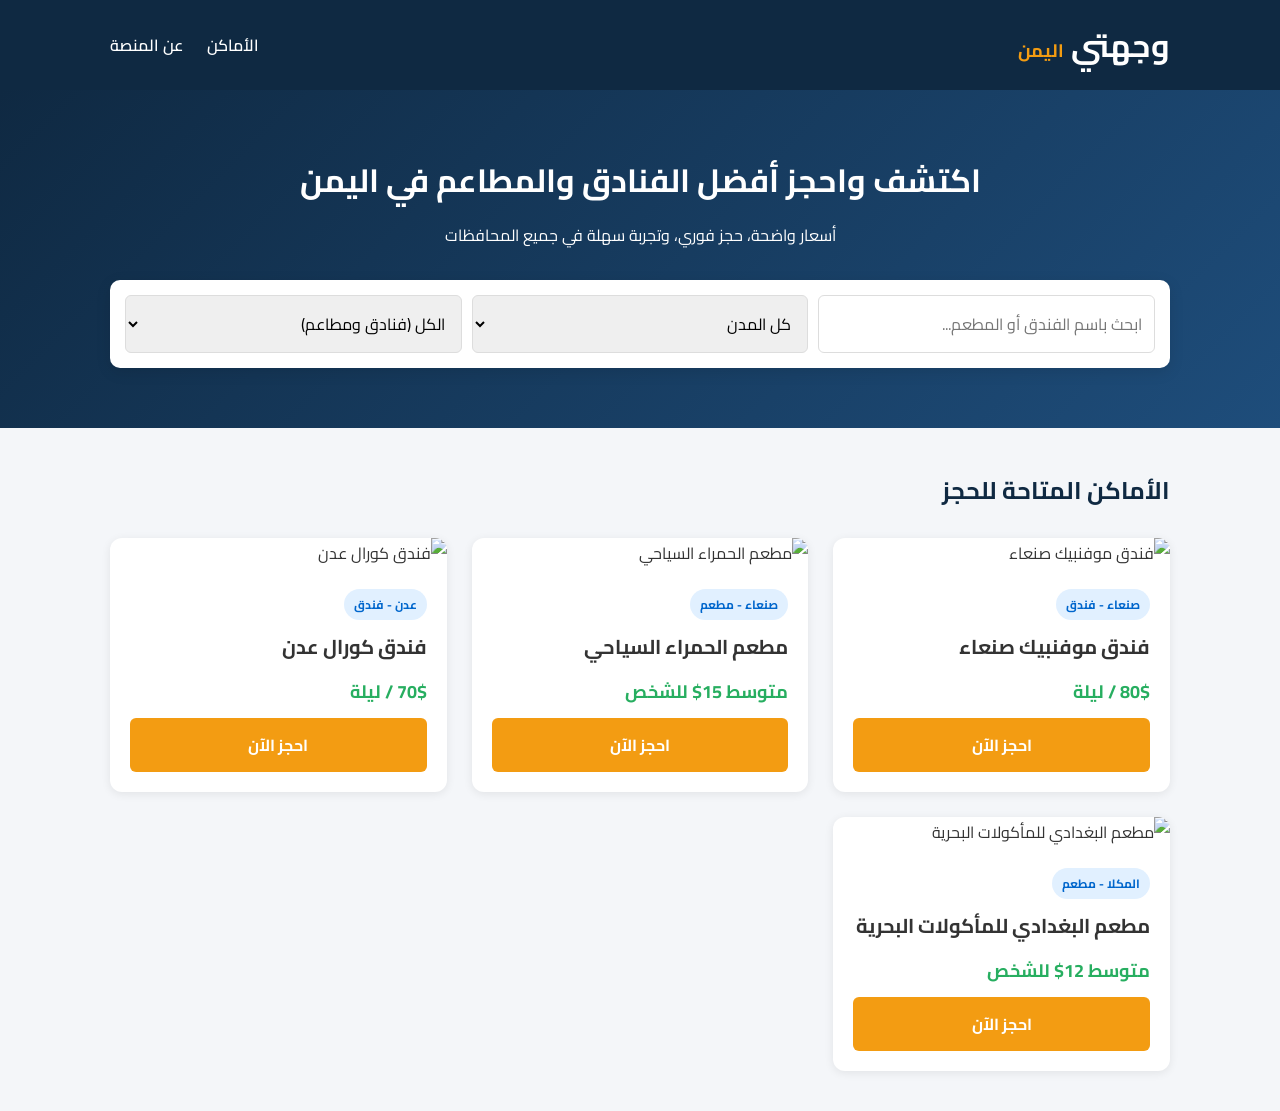
==== index.html @ 5a89f26e "Add files via upload" ====
<!DOCTYPE html>
<html lang="ar" dir="rtl">
<head>
    <meta charset="UTF-8">
    <meta name="viewport" content="width=device-width, initial-scale=1.0">
    <title>وجهتي - لحجز الفنادق والمطاعم في اليمن</title>
    <link rel="stylesheet" href="style.css">
</head>
<body>

    <!-- الشريط العلوي -->
    <header>
        <div class="container header-content">
            <h1 class="logo">وجهتي <span>اليمن</span></h1>
            <nav>
                <a href="#places">الأماكن</a>
                <a href="#about">عن المنصة</a>
            </nav>
        </div>
    </header>

    <!-- قسم البحث الرئيسي -->
    <section class="hero">
        <div class="container">
            <h2>اكتشف واحجز أفضل الفنادق والمطاعم في اليمن</h2>
            <p>أسعار واضحة، حجز فوري، وتجربة سهلة في جميع المحافظات</p>
            
            <div class="search-box">
                <input type="text" id="searchInput" placeholder="ابحث باسم الفندق أو المطعم...">
                <select id="cityFilter">
                    <option value="all">كل المدن</option>
                    <option value="صنعاء">صنعاء</option>
                    <option value="عدن">عدن</option>
                    <option value="تعز">تعز</option>
                    <option value="المكلا">المكلا</option>
                </select>
                <select id="typeFilter">
                    <option value="all">الكل (فنادق ومطاعم)</option>
                    <option value="فندق">فنادق</option>
                    <option value="مطعم">مطاعم</option>
                </select>
            </div>
        </div>
    </section>

    <!-- قسم عرض الأماكن -->
    <section id="places" class="container places-section">
        <h3>الأماكن المتاحة للحجز</h3>
        <div id="placesGrid" class="places-grid">
            <!-- سيتم تعبئة البطاقات هنا تلقائياً عبر الجافاسكربت -->
        </div>
    </section>

    <!-- نافذة الحجز (تظهر عند الضغط على زر احجز) -->
    <div id="bookingModal" class="modal">
        <div class="modal-content">
            <span class="close-btn" onclick="closeModal()">&times;</span>
            <h3 id="modalTitle">حجز جديد</h3>
            <form id="bookingForm">
                <label>الاسم الكامل:</label>
                <input type="text" id="customerName" required placeholder="أدخل اسمك">
                
                <label>رقم الجوال (واتساب):</label>
                <input type="tel" id="customerPhone" required placeholder="77xxxxxxx">
                
                <label>تاريخ الحجز:</label>
                <input type="date" id="bookingDate" required>
                
                <button type="submit" class="btn-primary">تأكيد الحجز الآن</button>
            </form>
        </div>
    </div>

    <script src="script.js"></script>
</body>
</html>
---- style.css ----
@import url('https://fonts.googleapis.com/css2?family=Cairo:wght@400;600;700&display=swap');

* {
    box-sizing: border-box;
    margin: 0;
    padding: 0;
    font-family: 'Cairo', sans-serif;
}

body {
    background-color: #f4f6f9;
    color: #333;
}

.container {
    max-width: 1100px;
    margin: 0 auto;
    padding: 0 20px;
}

/* الهيدر */
header {
    background-color: #0f2942;
    color: white;
    padding: 15px 0;
}

.header-content {
    display: flex;
    justify-content: space-between;
    align-items: center;
}

.logo span {
    color: #f39c12;
    font-size: 18px;
}

nav a {
    color: white;
    text-decoration: none;
    margin-right: 20px;
    font-weight: 600;
}

/* قسم البحث */
.hero {
    background: linear-gradient(135deg, #0f2942, #1e4d7b);
    color: white;
    padding: 60px 0;
    text-align: center;
}

.hero h2 {
    font-size: 32px;
    margin-bottom: 10px;
}

.search-box {
    background: white;
    padding: 15px;
    border-radius: 10px;
    margin-top: 30px;
    display: flex;
    gap: 10px;
    flex-wrap: wrap;
    box-shadow: 0 4px 15px rgba(0,0,0,0.1);
}

.search-box input, .search-box select {
    flex: 1;
    min-width: 200px;
    padding: 12px;
    border: 1px solid #ddd;
    border-radius: 6px;
    font-size: 16px;
}

/* بطاقات الأماكن */
.places-section {
    padding: 40px 20px;
}

.places-section h3 {
    margin-bottom: 25px;
    font-size: 24px;
    color: #0f2942;
}

.places-grid {
    display: grid;
    grid-template-columns: repeat(auto-fill, minmax(300px, 1fr));
    gap: 25px;
}

.card {
    background: white;
    border-radius: 12px;
    overflow: hidden;
    box-shadow: 0 2px 10px rgba(0,0,0,0.08);
    transition: transform 0.2s;
}

.card:hover {
    transform: translateY(-5px);
}

.card img {
    width: 100%;
    height: 200px;
    object-fit: cover;
}

.card-body {
    padding: 20px;
}

.badge {
    background: #e1f0ff;
    color: #0066cc;
    padding: 4px 10px;
    border-radius: 20px;
    font-size: 12px;
    font-weight: bold;
}

.card h4 {
    margin: 10px 0 5px;
    font-size: 20px;
}

.price {
    color: #27ae60;
    font-weight: bold;
    font-size: 18px;
    margin: 10px 0;
}

.btn-primary {
    width: 100%;
    padding: 12px;
    background-color: #f39c12;
    color: white;
    border: none;
    border-radius: 6px;
    font-size: 16px;
    font-weight: bold;
    cursor: pointer;
}

.btn-primary:hover {
    background-color: #e67e22;
}

/* نافذة الحجز */
.modal {
    display: none;
    position: fixed;
    top: 0; left: 0;
    width: 100%; height: 100%;
    background: rgba(0,0,0,0.6);
    justify-content: center;
    align-items: center;
}

.modal-content {
    background: white;
    padding: 30px;
    border-radius: 12px;
    width: 90%;
    max-width: 400px;
    position: relative;
}

.close-btn {
    position: absolute;
    left: 20px;
    top: 15px;
    font-size: 24px;
    cursor: pointer;
}

.modal-content form {
    display: flex;
    flex-direction: column;
    gap: 12px;
    margin-top: 15px;
}

.modal-content input {
    padding: 10px;
    border: 1px solid #ccc;
    border-radius: 6px;
}
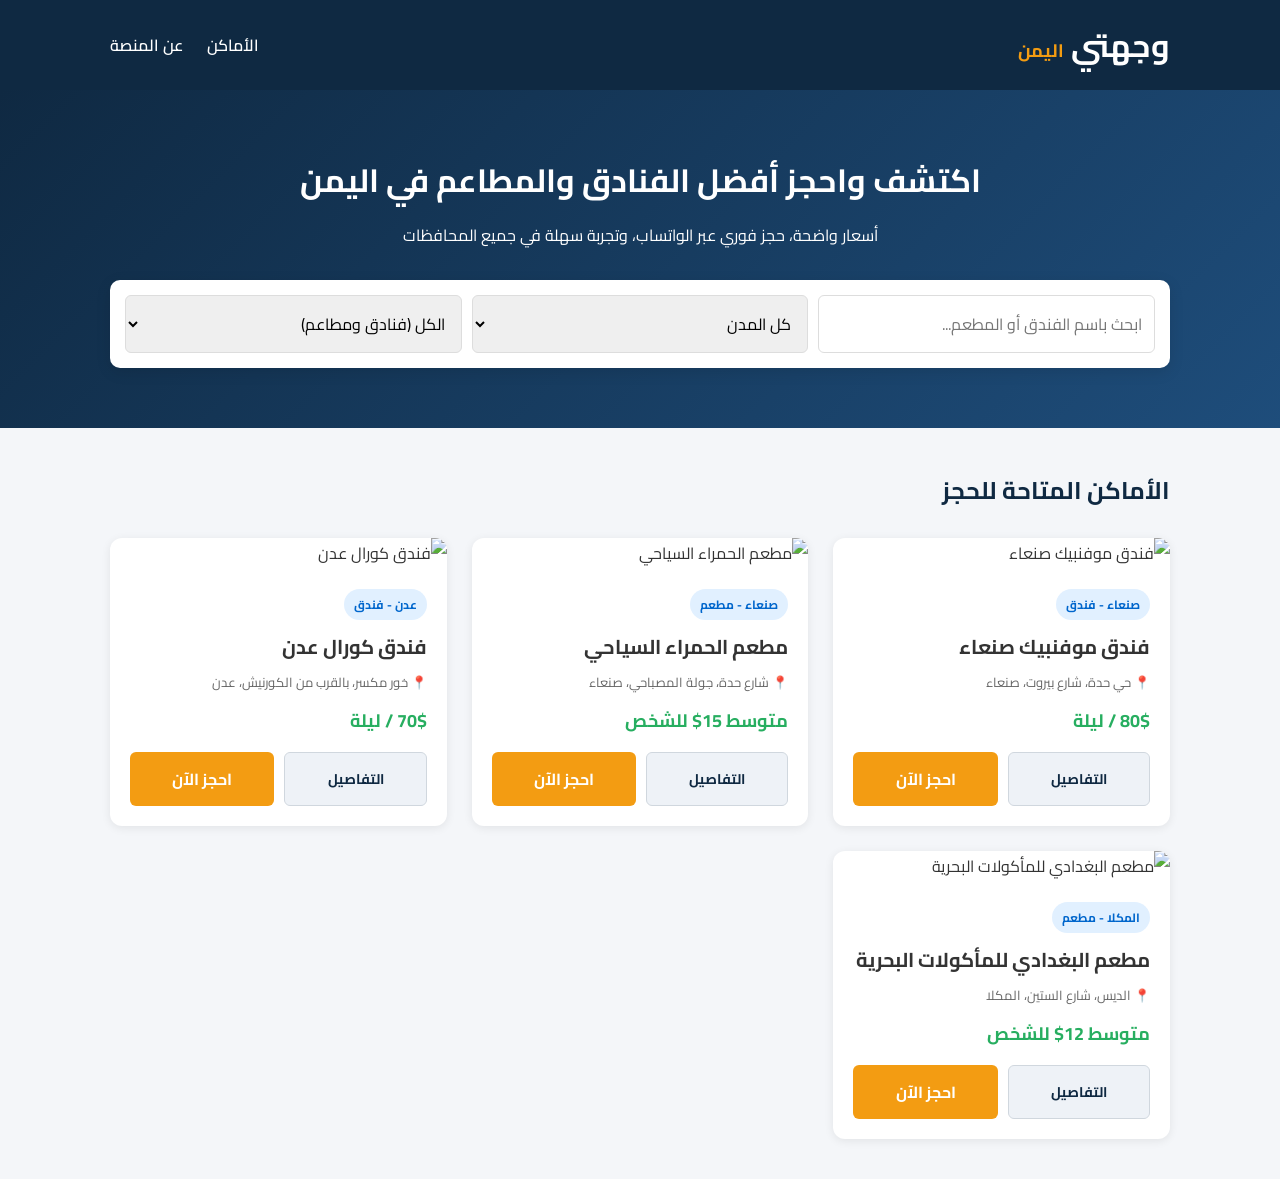
==== commit 779ada39: "Add files via upload" ====
--- a/index.html
+++ b/index.html
@@ -23,7 +23,7 @@
     <section class="hero">
         <div class="container">
             <h2>اكتشف واحجز أفضل الفنادق والمطاعم في اليمن</h2>
-            <p>أسعار واضحة، حجز فوري، وتجربة سهلة في جميع المحافظات</p>
+            <p>أسعار واضحة، حجز فوري عبر الواتساب، وتجربة سهلة في جميع المحافظات</p>
             
             <div class="search-box">
                 <input type="text" id="searchInput" placeholder="ابحث باسم الفندق أو المطعم...">
@@ -47,26 +47,53 @@
     <section id="places" class="container places-section">
         <h3>الأماكن المتاحة للحجز</h3>
         <div id="placesGrid" class="places-grid">
-            <!-- سيتم تعبئة البطاقات هنا تلقائياً عبر الجافاسكربت -->
+            <!-- البطاقات تظهر هنا تلقائياً -->
         </div>
     </section>
 
-    <!-- نافذة الحجز (تظهر عند الضغط على زر احجز) -->
+    <!-- نافذة تفاصيل المكان -->
+    <div id="detailsModal" class="modal">
+        <div class="modal-content details-box">
+            <span class="close-btn" onclick="closeDetailsModal()">&times;</span>
+            <img id="detailImage" src="" alt="صورة المكان" class="detail-img">
+            <span id="detailBadge" class="badge"></span>
+            <h3 id="detailName" style="margin-top: 10px;"></h3>
+            <p id="detailAddress" class="detail-address"></p>
+            <p id="detailDesc" class="detail-desc"></p>
+            
+            <h4>الخدمات والمميزات:</h4>
+            <div id="detailFeatures" class="features-list"></div>
+            
+            <div class="detail-footer">
+                <span id="detailPrice" class="price"></span>
+                <div class="detail-actions">
+                    <a id="detailMapLink" href="#" target="_blank" class="btn-secondary">📍 الموقع على الخريطة</a>
+                    <button id="detailBookBtn" class="btn-primary">احجز الآن</button>
+                </div>
+            </div>
+        </div>
+    </div>
+
+    <!-- نافذة الحجز عبر الواتساب -->
     <div id="bookingModal" class="modal">
         <div class="modal-content">
-            <span class="close-btn" onclick="closeModal()">&times;</span>
+            <span class="close-btn" onclick="closeBookingModal()">&times;</span>
             <h3 id="modalTitle">حجز جديد</h3>
+            <p style="font-size: 13px; color: #666; margin-top: 5px;">سيتم تحويلك إلى الواتساب لتأكيد الحجز مباشرة</p>
             <form id="bookingForm">
                 <label>الاسم الكامل:</label>
-                <input type="text" id="customerName" required placeholder="أدخل اسمك">
+                <input type="text" id="customerName" required placeholder="أدخل اسمك الثلاثي">
                 
-                <label>رقم الجوال (واتساب):</label>
+                <label>رقم الجوال:</label>
                 <input type="tel" id="customerPhone" required placeholder="77xxxxxxx">
                 
                 <label>تاريخ الحجز:</label>
                 <input type="date" id="bookingDate" required>
+
+                <label>عدد الأشخاص / الغرف:</label>
+                <input type="number" id="guestsCount" min="1" value="1" required>
                 
-                <button type="submit" class="btn-primary">تأكيد الحجز الآن</button>
+                <button type="submit" class="btn-whatsapp">إرسال الطلب عبر واتساب 💬</button>
             </form>
         </div>
     </div>
--- a/style.css
+++ b/style.css
@@ -191,4 +191,103 @@
     padding: 10px;
     border: 1px solid #ccc;
     border-radius: 6px;
+}
+
+/* تنسيقات الأزرار الإضافية ونافذة التفاصيل */
+.card-actions {
+    display: flex;
+    gap: 10px;
+    margin-top: 15px;
+}
+
+.btn-secondary {
+    flex: 1;
+    padding: 10px;
+    background-color: #eef2f7;
+    color: #0f2942;
+    border: 1px solid #d0d7de;
+    border-radius: 6px;
+    font-size: 14px;
+    font-weight: bold;
+    cursor: pointer;
+    text-align: center;
+    text-decoration: none;
+}
+
+.btn-secondary:hover {
+    background-color: #dce4ec;
+}
+
+.btn-whatsapp {
+    width: 100%;
+    padding: 12px;
+    background-color: #25D366;
+    color: white;
+    border: none;
+    border-radius: 6px;
+    font-size: 16px;
+    font-weight: bold;
+    cursor: pointer;
+    margin-top: 10px;
+}
+
+.btn-whatsapp:hover {
+    background-color: #1ebe5d;
+}
+
+.details-box {
+    max-width: 550px;
+    max-height: 90vh;
+    overflow-y: auto;
+}
+
+.detail-img {
+    width: 100%;
+    height: 220px;
+    object-fit: cover;
+    border-radius: 8px;
+    margin-bottom: 12px;
+}
+
+.detail-address {
+    color: #555;
+    font-size: 14px;
+    margin: 5px 0;
+}
+
+.detail-desc {
+    margin: 12px 0;
+    line-height: 1.6;
+    color: #444;
+}
+
+.features-list {
+    display: flex;
+    flex-wrap: wrap;
+    gap: 8px;
+    margin: 10px 0 20px;
+}
+
+.feature-tag {
+    background: #f0f4f8;
+    color: #0f2942;
+    padding: 5px 12px;
+    border-radius: 15px;
+    font-size: 13px;
+    font-weight: 600;
+}
+
+.detail-footer {
+    border-top: 1px solid #eee;
+    padding-top: 15px;
+    display: flex;
+    justify-content: space-between;
+    align-items: center;
+    flex-wrap: wrap;
+    gap: 10px;
+}
+
+.detail-actions {
+    display: flex;
+    gap: 10px;
 }
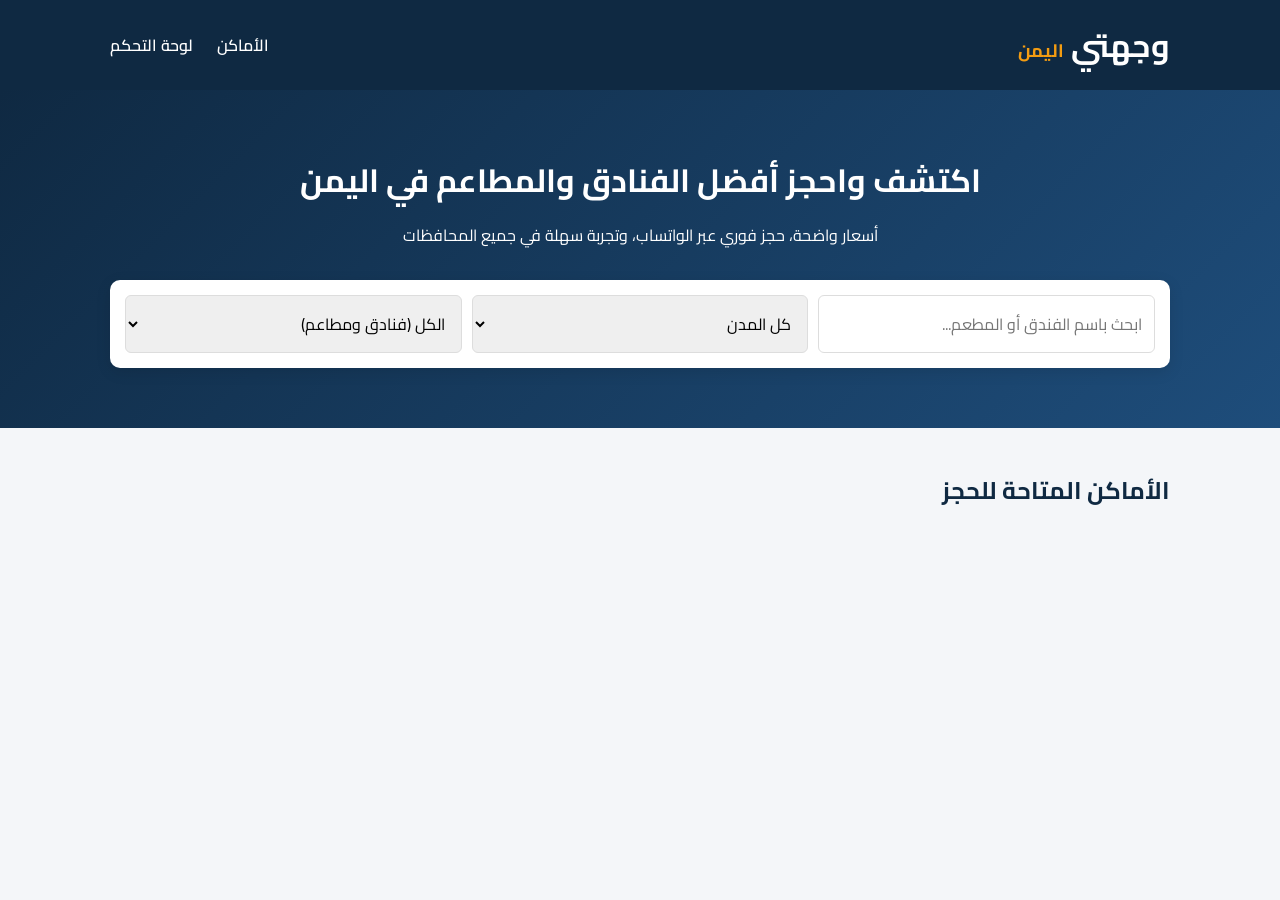
==== commit 9f58e8f7: "Add files via upload" ====
--- a/index.html
+++ b/index.html
@@ -14,7 +14,7 @@
             <h1 class="logo">وجهتي <span>اليمن</span></h1>
             <nav>
                 <a href="#places">الأماكن</a>
-                <a href="#about">عن المنصة</a>
+                <a href="admin.html">لوحة التحكم</a>
             </nav>
         </div>
     </header>
@@ -33,6 +33,7 @@
                     <option value="عدن">عدن</option>
                     <option value="تعز">تعز</option>
                     <option value="المكلا">المكلا</option>
+                    <option value="إب">إب</option>
                 </select>
                 <select id="typeFilter">
                     <option value="all">الكل (فنادق ومطاعم)</option>
@@ -47,7 +48,7 @@
     <section id="places" class="container places-section">
         <h3>الأماكن المتاحة للحجز</h3>
         <div id="placesGrid" class="places-grid">
-            <!-- البطاقات تظهر هنا تلقائياً -->
+            <!-- البطاقات تظهر هنا تلقائياً من قاعدة البيانات -->
         </div>
     </section>
 
@@ -79,7 +80,7 @@
         <div class="modal-content">
             <span class="close-btn" onclick="closeBookingModal()">&times;</span>
             <h3 id="modalTitle">حجز جديد</h3>
-            <p style="font-size: 13px; color: #666; margin-top: 5px;">سيتم تحويلك إلى الواتساب لتأكيد الحجز مباشرة</p>
+            <p style="font-size: 13px; color: #666; margin-top: 5px;">سيتم حفظ طلبك وتحويلك إلى الواتساب لتأكيد الحجز مباشرة</p>
             <form id="bookingForm">
                 <label>الاسم الكامل:</label>
                 <input type="text" id="customerName" required placeholder="أدخل اسمك الثلاثي">
@@ -98,6 +99,7 @@
         </div>
     </div>
 
+    <script src="https://cdn.jsdelivr.net/npm/@supabase/supabase-js@2"></script>
     <script src="script.js"></script>
 </body>
 </html>
--- a/style.css
+++ b/style.css
@@ -136,6 +136,12 @@
     margin: 10px 0;
 }
 
+.card-actions {
+    display: flex;
+    gap: 10px;
+    margin-top: 15px;
+}
+
 .btn-primary {
     width: 100%;
     padding: 12px;
@@ -152,7 +158,42 @@
     background-color: #e67e22;
 }
 
-/* نافذة الحجز */
+.btn-secondary {
+    flex: 1;
+    padding: 10px;
+    background-color: #eef2f7;
+    color: #0f2942;
+    border: 1px solid #d0d7de;
+    border-radius: 6px;
+    font-size: 14px;
+    font-weight: bold;
+    cursor: pointer;
+    text-align: center;
+    text-decoration: none;
+}
+
+.btn-secondary:hover {
+    background-color: #dce4ec;
+}
+
+.btn-whatsapp {
+    width: 100%;
+    padding: 12px;
+    background-color: #25D366;
+    color: white;
+    border: none;
+    border-radius: 6px;
+    font-size: 16px;
+    font-weight: bold;
+    cursor: pointer;
+    margin-top: 10px;
+}
+
+.btn-whatsapp:hover {
+    background-color: #1ebe5d;
+}
+
+/* النوافذ المنبثقة */
 .modal {
     display: none;
     position: fixed;
@@ -161,6 +202,7 @@
     background: rgba(0,0,0,0.6);
     justify-content: center;
     align-items: center;
+    z-index: 1000;
 }
 
 .modal-content {
@@ -193,48 +235,6 @@
     border-radius: 6px;
 }
 
-/* تنسيقات الأزرار الإضافية ونافذة التفاصيل */
-.card-actions {
-    display: flex;
-    gap: 10px;
-    margin-top: 15px;
-}
-
-.btn-secondary {
-    flex: 1;
-    padding: 10px;
-    background-color: #eef2f7;
-    color: #0f2942;
-    border: 1px solid #d0d7de;
-    border-radius: 6px;
-    font-size: 14px;
-    font-weight: bold;
-    cursor: pointer;
-    text-align: center;
-    text-decoration: none;
-}
-
-.btn-secondary:hover {
-    background-color: #dce4ec;
-}
-
-.btn-whatsapp {
-    width: 100%;
-    padding: 12px;
-    background-color: #25D366;
-    color: white;
-    border: none;
-    border-radius: 6px;
-    font-size: 16px;
-    font-weight: bold;
-    cursor: pointer;
-    margin-top: 10px;
-}
-
-.btn-whatsapp:hover {
-    background-color: #1ebe5d;
-}
-
 .details-box {
     max-width: 550px;
     max-height: 90vh;
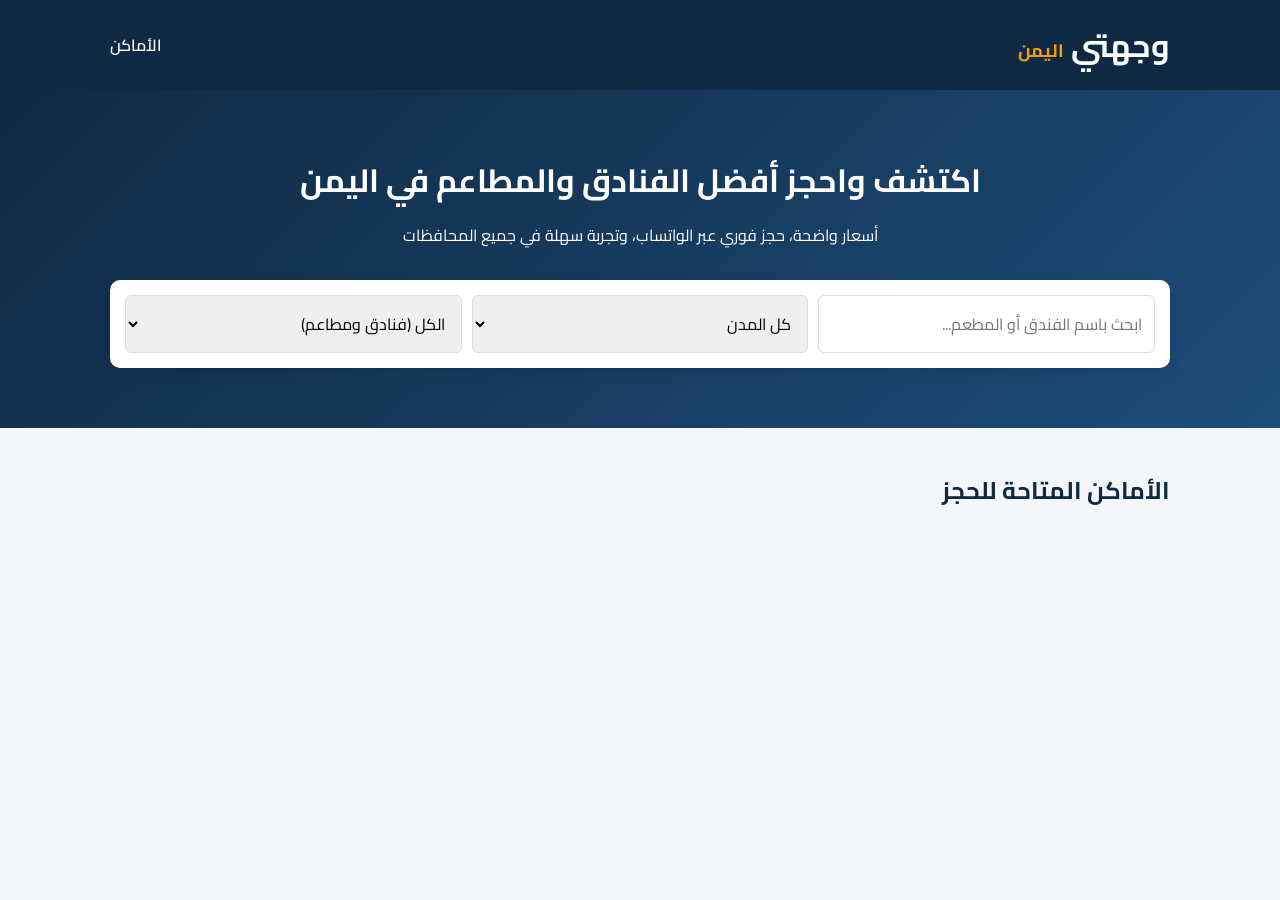
==== commit ff28f7fe: "Add files via upload" ====
--- a/index.html
+++ b/index.html
@@ -14,7 +14,6 @@
             <h1 class="logo">وجهتي <span>اليمن</span></h1>
             <nav>
                 <a href="#places">الأماكن</a>
-                <a href="admin.html">لوحة التحكم</a>
             </nav>
         </div>
     </header>
